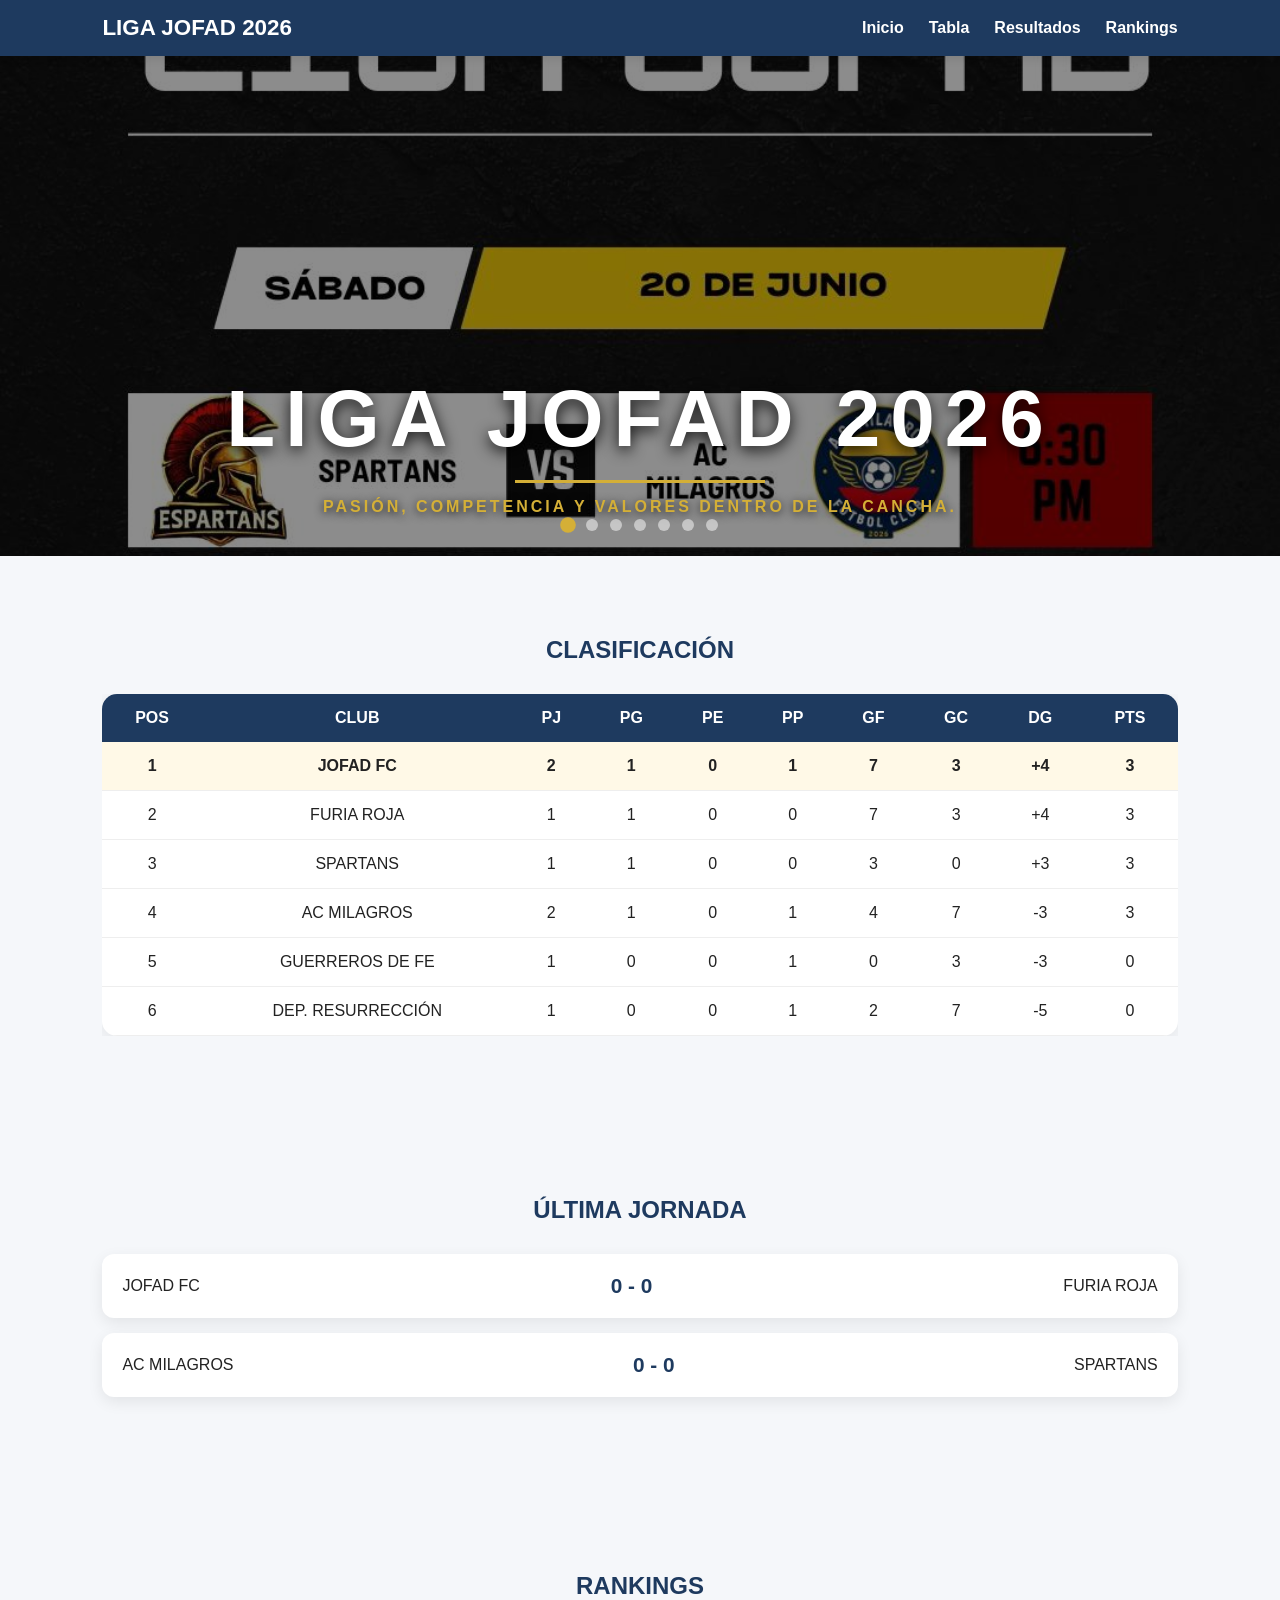
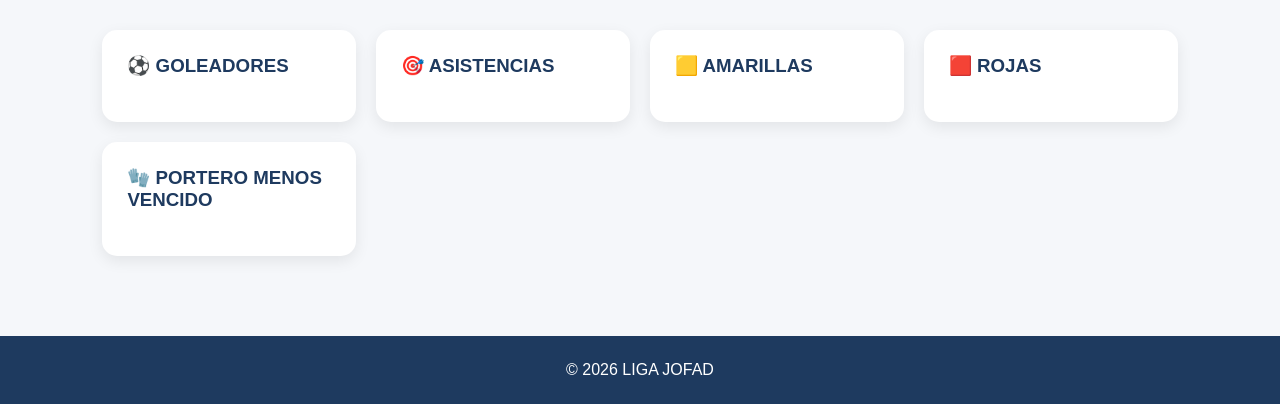
==== index.html @ 6c698357 "Primera version Liga JOFAD" ====
<!DOCTYPE html>
<html lang="es">

<head>
    <meta charset="UTF-8">
    <meta name="viewport" content="width=device-width, initial-scale=1.0">
    <title>LIGA JOFAD 2026</title>

    <link rel="stylesheet" href="style.css">
</head>

<body>

    <!-- HEADER -->

    <header>

        <div class="logo">
            LIGA JOFAD 2026
        </div>

        <div class="menu-toggle" id="menu-toggle">
            ☰
        </div>

        <nav id="nav">

            <a href="#inicio">Inicio</a>
            <a href="#tabla">Tabla</a>
            <a href="#resultados">Resultados</a>
            <a href="#rankings">Rankings</a>

        </nav>

    </header>

    <!-- BANNER -->
<section class="banner" id="inicio">

    <div class="slide active">

        <img src="img/banner.jpg">

        <div class="banner-text">
            <h1>LIGA JOFAD 2026</h1>
            <p>Pasión, competencia y valores dentro de la cancha.</p>
        </div>

    </div>

    <div class="slide">

        <img src="img/furia.jpg">

        <div class="banner-text">
            <h1>FURIA ROJA</h1>
            <p>Entrega y compromiso en cada jornada.</p>
        </div>

    </div>

    <div class="slide">

        <img src="img/milagros.jpg">

        <div class="banner-text">
            <h1>AC MILAGROS</h1>
            <p>La fe y el esfuerzo dentro del terreno de juego.</p>
        </div>

    </div>

    <div class="slide">

        <img src="img/guerreros.jpg">

        <div class="banner-text">
            <h1>GUERREROS</h1>
            <p>Competencia y pasión en cada encuentro.</p>
        </div>

    </div>

    <div class="slide">

        <img src="img/spartanos.jpg">

        <div class="banner-text">
            <h1>SPARTANS</h1>
            <p>Disciplina, fuerza y espíritu deportivo.</p>
        </div>

    </div>

    <div class="slide">

        <img src="img/guerreros.jpg">

        <div class="banner-text">
            <h1>GUERREROS DE FE</h1>
            <p>Jugando con valores dentro y fuera de la cancha.</p>
        </div>

    </div>

    <div class="slide">

        <img src="img/jofad.jpg">

        <div class="banner-text">
            <h1>JOFAD</h1>
            <p>Jugando con valores dentro y fuera de la cancha.</p>
        </div>

    </div>


    <div class="slider-dots">

    <span class="dot active-dot"></span>
    <span class="dot"></span>
    <span class="dot"></span>
    <span class="dot"></span>
    <span class="dot"></span>
    <span class="dot"></span>
    <span class="dot"></span>
    </div>

</section>

    <!-- TABLA -->

    <section class="tabla-section" id="tabla">

        <h2>CLASIFICACIÓN</h2>
<div class="table-container">
    <table>

    <thead>
        <tr>
            <th>POS</th>
            <th>CLUB</th>
            <th>PJ</th>
            <th>PG</th>
            <th>PE</th>
            <th>PP</th>
            <th>GF</th>
            <th>GC</th>
            <th>DG</th>
            <th>PTS</th>
        </tr>
    </thead>

    <tbody>

        <tr>
            <td>1</td>
            <td>JOFAD FC</td>
            <td>2</td>
            <td>1</td>
            <td>0</td>
            <td>1</td>
            <td>7</td>
            <td>3</td>
            <td>+4</td>
            <td>3</td>
        </tr>

        <tr>
            <td>2</td>
            <td>FURIA ROJA</td>
            <td>1</td>
            <td>1</td>
            <td>0</td>
            <td>0</td>
            <td>7</td>
            <td>3</td>
            <td>+4</td>
            <td>3</td>
        </tr>

        <tr>
            <td>3</td>
            <td>SPARTANS</td>
            <td>1</td>
            <td>1</td>
            <td>0</td>
            <td>0</td>
            <td>3</td>
            <td>0</td>
            <td>+3</td>
            <td>3</td>
        </tr>

        <tr>
            <td>4</td>
            <td>AC MILAGROS</td>
            <td>2</td>
            <td>1</td>
            <td>0</td>
            <td>1</td>
            <td>4</td>
            <td>7</td>
            <td>-3</td>
            <td>3</td>
        </tr>

        <tr>
            <td>5</td>
            <td>GUERREROS DE FE</td>
            <td>1</td>
            <td>0</td>
            <td>0</td>
            <td>1</td>
            <td>0</td>
            <td>3</td>
            <td>-3</td>
            <td>0</td>
        </tr>

        <tr>
            <td>6</td>
            <td>DEP. RESURRECCIÓN</td>
            <td>1</td>
            <td>0</td>
            <td>0</td>
            <td>1</td>
            <td>2</td>
            <td>7</td>
            <td>-5</td>
            <td>0</td>
        </tr>

    </tbody>

</table>
</div>
    </section>

    <!-- RESULTADOS -->

    <section class="resultados-section" id="resultados">

        <h2>ÚLTIMA JORNADA</h2>

        <div class="partido">
            <span>JOFAD FC</span>
            <strong>0 - 0</strong>
            <span>FURIA ROJA</span>
        </div>

        <div class="partido">
            <span>AC MILAGROS</span>
            <strong>0 - 0</strong>
            <span>SPARTANS</span>
        </div>

    </section>

    <!-- RANKINGS -->

    <section class="rankings-section" id="rankings">

        <h2>RANKINGS</h2>

        <div class="ranking-grid">

            <div class="ranking-card">
                <h3>⚽ GOLEADORES</h3>
            </div>

            <div class="ranking-card">
                <h3>🎯 ASISTENCIAS</h3>
            </div>

            <div class="ranking-card">
                <h3>🟨 AMARILLAS</h3>
            </div>

            <div class="ranking-card">
                <h3>🟥 ROJAS</h3>
            </div>

            <div class="ranking-card">
                <h3>🧤 PORTERO MENOS VENCIDO</h3>
            </div>

        </div>

    </section>

    <!-- FOOTER -->

    <footer>

        <p>© 2026 LIGA JOFAD</p>

    </footer>

    <script src="script.js"></script>

</body>

</html>
---- style.css ----
/* RESET */

*{
    margin:0;
    padding:0;
    box-sizing:border-box;
}

html{
    scroll-behavior:smooth;
}

body{
    font-family:Arial, Helvetica, sans-serif;
    background:#f5f7fa;
    color:#222;
}

/* HEADER */

header{
    position:sticky;
    top:0;
    z-index:1000;

    display:flex;
    justify-content:space-between;
    align-items:center;

    padding:15px 8%;

    background:#1e3a5f;
    box-shadow:0 2px 10px rgba(0,0,0,.1);
}

.logo{
    color:white;
    font-size:1.4rem;
    font-weight:bold;
}

nav{
    display:flex;
    gap:25px;
}

nav a{
    color:white;
    text-decoration:none;
    font-weight:600;
    transition:.3s;
}

nav a:hover{
    color:#d4af37;
}

.menu-toggle{
    display:none;
    color:white;
    font-size:2rem;
    cursor:pointer;
}

/* BANNER */

.banner{
    height:500px;
    position:relative;
    overflow:hidden;
}

.slide{
    position:absolute;
    width:100%;
    height:100%;

    opacity:0;

    transition:opacity 1s ease-in-out;
}

.slide::after{
    content:"";

    position:absolute;
    top:0;
    left:0;

    width:100%;
    height:100%;

    background:rgba(0,0,0,.45);

    z-index:1;
}

.slide.active{
    opacity:1;
}

.slider-dots{

    position:absolute;

    bottom:25px;

    left:50%;

    transform:translateX(-50%);

    display:flex;

    gap:12px;

    z-index:10;

}

.dot{

    width:12px;

    height:12px;

    border-radius:50%;

    background:rgba(255,255,255,.5);

    transition:.3s;

}

.active-dot{

    background:#d4af37;

    transform:scale(1.3);

}

.slide img{
    width:100%;
    height:100%;
    object-fit:cover;
}

.banner-text{
    position:absolute;

    left:50%;
    bottom:40px;

    transform:translateX(-50%);

    text-align:center;

    width:90%;

    z-index:2;

    color:white;
}

.banner-text h1{

    font-size:5rem;

    font-weight:900;

    letter-spacing:10px;

    margin-bottom:10px;

    text-transform:uppercase;

    text-shadow:
    0 4px 15px rgba(0,0,0,.9);
}

.banner-text h1::after{

    content:"";

    display:block;

    width:250px;

    height:3px;

    background:#d4af37;

    margin:15px auto;
}

.banner-text p{

    font-size:1rem;

    letter-spacing:3px;

    text-transform:uppercase;

    font-weight:600;

    color:#d4af37;

    text-shadow:
    0 2px 10px rgba(0,0,0,.9);
}

.banner-text{
    z-index:2;
}

/* TITULOS */

section h2{
    text-align:center;
    margin-bottom:30px;
    color:#1e3a5f;
}

/* TABLA */

.tabla-section{
    padding:80px 8%;
}

table{
    width:100%;
    border-collapse:collapse;

    background:white;

    border-radius:15px;

    overflow:hidden;

    box-shadow:0 5px 20px rgba(0,0,0,.08);
}

thead{
    background:#1e3a5f;
    color:white;
}

th,
td{
    padding:15px;
    text-align:center;
}

tbody tr{
    border-bottom:1px solid #eee;
}

tbody tr:hover{
    background:#f7f7f7;
}

/* LIDER */

tbody tr:first-child{
    background:#fff9e7;
    font-weight:bold;
}

.table-container{
    overflow-x:auto;
}

/* RESULTADOS */

.resultados-section{
    padding:80px 8%;
}

.partido{
    background:white;

    padding:20px;

    margin-bottom:15px;

    border-radius:12px;

    display:flex;
    justify-content:space-between;
    align-items:center;

    box-shadow:0 5px 15px rgba(0,0,0,.08);
}

.partido strong{
    color:#1e3a5f;
    font-size:1.3rem;
}

/* RANKINGS */

.rankings-section{
    padding:80px 8%;
}

.ranking-grid{
    display:grid;

    grid-template-columns:
    repeat(auto-fit,minmax(250px,1fr));

    gap:20px;
}

.ranking-card{
    background:white;

    padding:25px;

    border-radius:15px;

    box-shadow:0 5px 15px rgba(0,0,0,.08);

    transition:.3s;
}

.ranking-card:hover{
    transform:translateY(-5px);
}

.ranking-card h3{
    color:#1e3a5f;
    margin-bottom:20px;
}

/* JUGADORES */

.player-row{
    display:flex;
    align-items:center;

    gap:10px;

    margin-bottom:12px;
}

.player-row img{
    width:40px;
    height:40px;

    border-radius:50%;

    object-fit:cover;
}

.player-info{
    flex:1;
}

.player-stat{
    font-weight:bold;
    color:#d4af37;
}

/* FOOTER */

footer{
    background:#1e3a5f;

    color:white;

    text-align:center;

    padding:25px;
}

/* RESPONSIVE */

@media(max-width:768px){

    .menu-toggle{
        display:block;
    }

    nav{
        position:absolute;

        top:70px;
        right:0;

        background:#1e3a5f;

        width:100%;

        display:none;

        flex-direction:column;

        text-align:center;

        padding:20px 0;
    }

    nav.active{
        display:flex;
    }

    .banner{
        height:350px;
    }

  .banner-text{
    bottom:30px;

    left:50%;

    transform:translateX(-50%);

    width:90%;

    text-align:center;

    padding:0;
}

.banner-text h1{
    font-size:2.8rem;
    letter-spacing:4px;
}

.banner-text h1::after{
    width:120px;
}

.banner-text p{
    font-size:.9rem;
    letter-spacing:2px;
}
    .partido{
        flex-direction:column;
        gap:10px;
    }

}
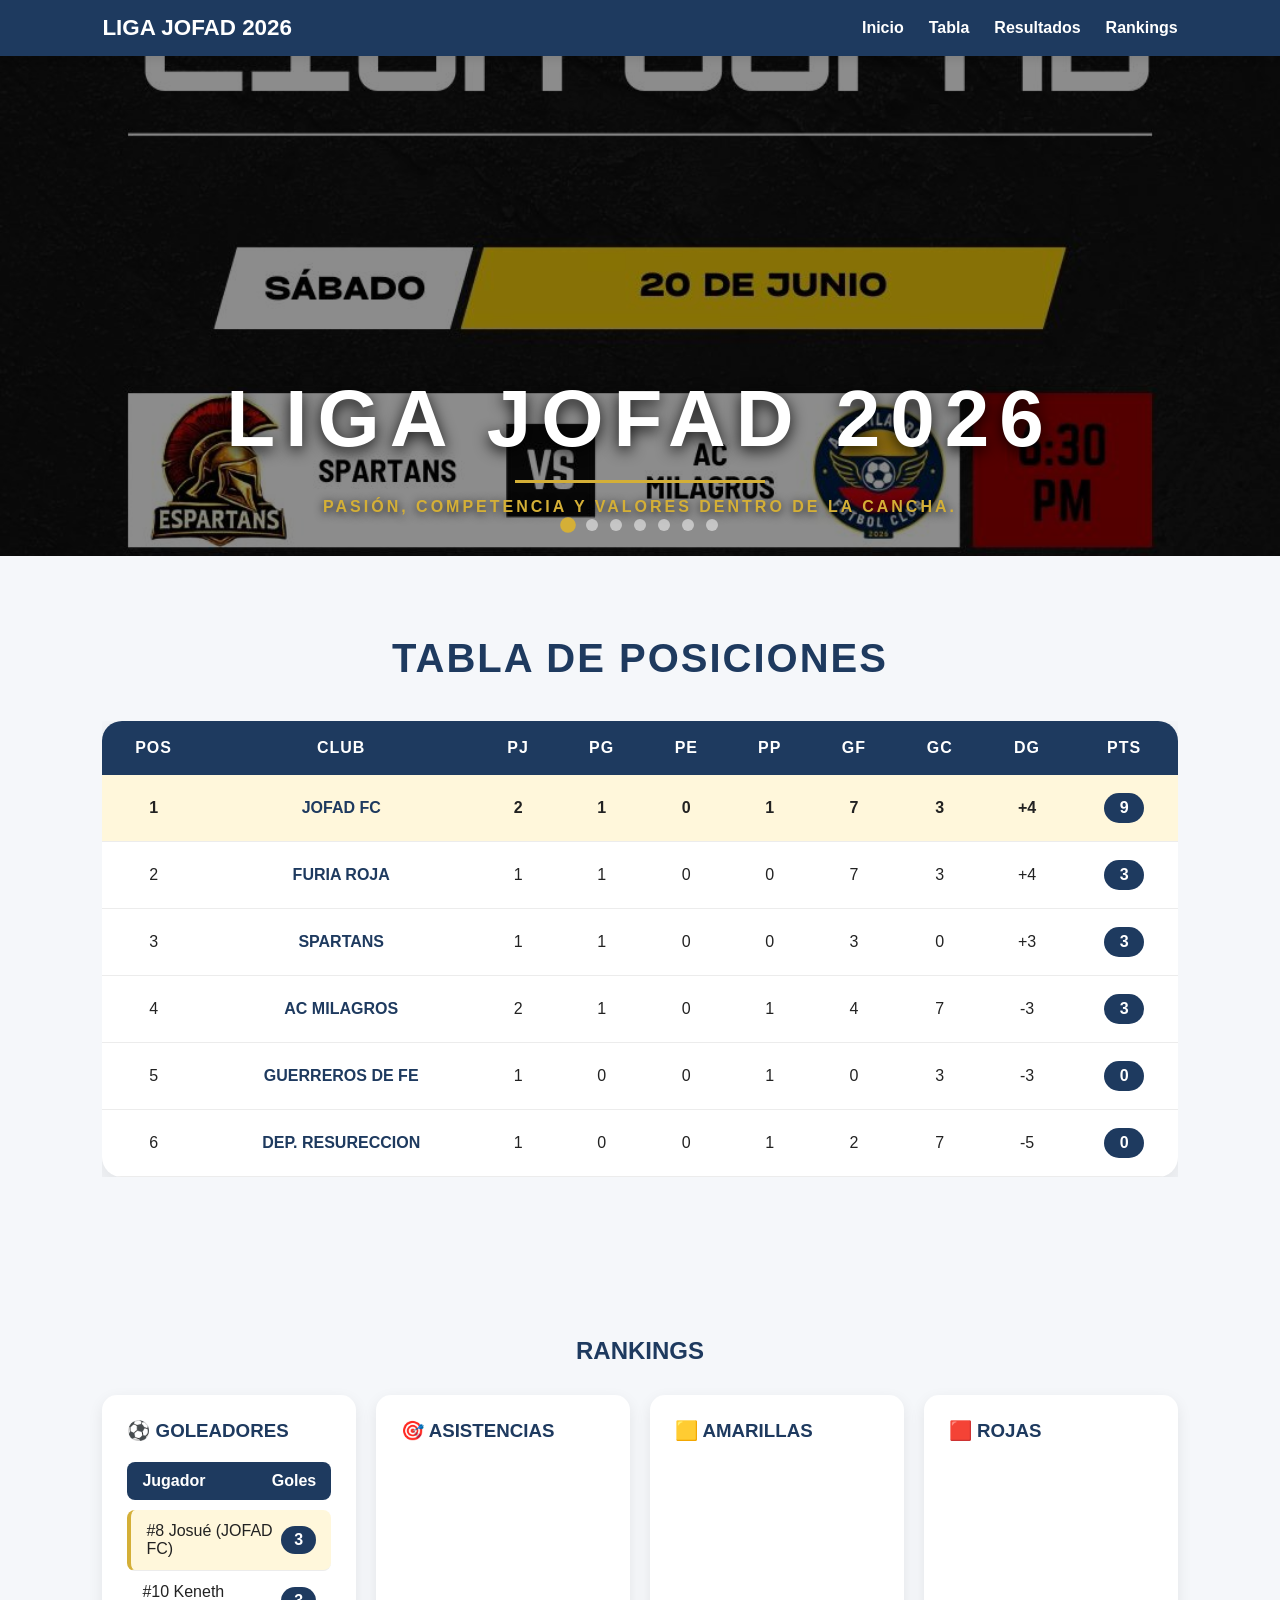
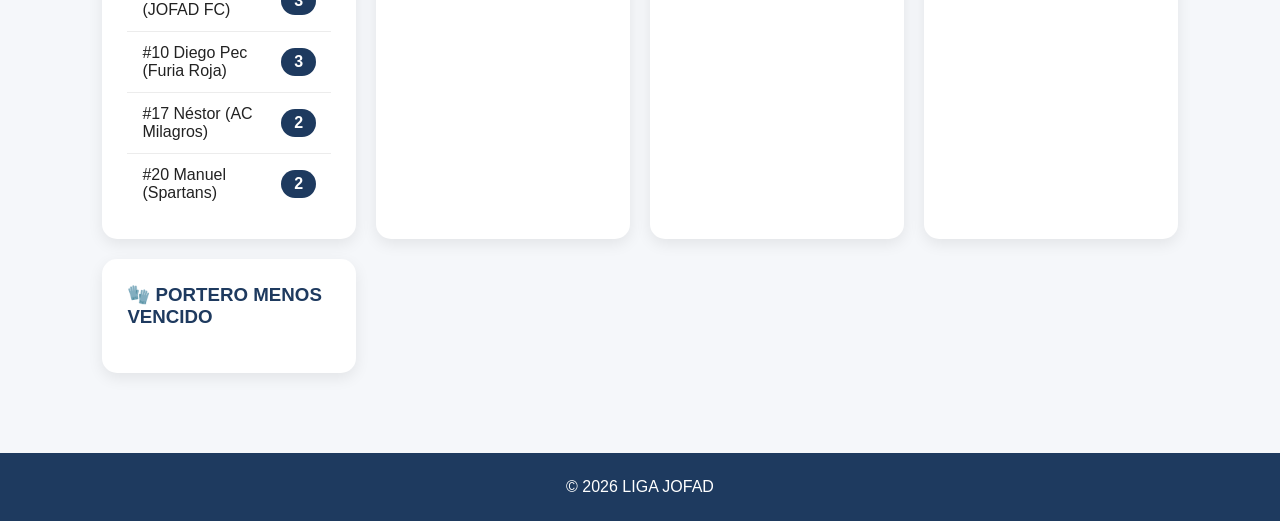
==== commit d0cddef4: "Actualizacion tabla de posiciones y goleadores" ====
--- a/index.html
+++ b/index.html
@@ -132,7 +132,8 @@
 
     <section class="tabla-section" id="tabla">
 
-        <h2>CLASIFICACIÓN</h2>
+        <h2 class="tabla-titulo">TABLA DE POSICIONES</h2>
+        
 <div class="table-container">
     <table>
 
@@ -155,7 +156,7 @@
 
         <tr>
             <td>1</td>
-            <td>JOFAD FC</td>
+            <td class="club">JOFAD FC</td>
             <td>2</td>
             <td>1</td>
             <td>0</td>
@@ -163,12 +164,14 @@
             <td>7</td>
             <td>3</td>
             <td>+4</td>
-            <td>3</td>
+          <td>
+    <span class="pts">9</span>
+</td>
         </tr>
 
         <tr>
             <td>2</td>
-            <td>FURIA ROJA</td>
+          <td class="club">FURIA ROJA</td>
             <td>1</td>
             <td>1</td>
             <td>0</td>
@@ -176,12 +179,14 @@
             <td>7</td>
             <td>3</td>
             <td>+4</td>
-            <td>3</td>
-        </tr>
-
-        <tr>
-            <td>3</td>
-            <td>SPARTANS</td>
+            <td>
+    <span class="pts">3</span>
+</td>
+        </tr>
+
+        <tr>
+            <td>3</td>
+          <td class="club">SPARTANS</td>
             <td>1</td>
             <td>1</td>
             <td>0</td>
@@ -189,12 +194,14 @@
             <td>3</td>
             <td>0</td>
             <td>+3</td>
-            <td>3</td>
+            <td>
+    <span class="pts">3</span>
+</td>
         </tr>
 
         <tr>
             <td>4</td>
-            <td>AC MILAGROS</td>
+          <td class="club">AC MILAGROS</td>
             <td>2</td>
             <td>1</td>
             <td>0</td>
@@ -202,12 +209,14 @@
             <td>4</td>
             <td>7</td>
             <td>-3</td>
-            <td>3</td>
+           <td>
+    <span class="pts">3</span>
+</td>
         </tr>
 
         <tr>
             <td>5</td>
-            <td>GUERREROS DE FE</td>
+            <td class="club">GUERREROS DE FE</td>
             <td>1</td>
             <td>0</td>
             <td>0</td>
@@ -215,12 +224,14 @@
             <td>0</td>
             <td>3</td>
             <td>-3</td>
-            <td>0</td>
+            <td>
+    <span class="pts">0</span>
+</td>
         </tr>
 
         <tr>
             <td>6</td>
-            <td>DEP. RESURRECCIÓN</td>
+         <td class="club">DEP. RESURECCION</td>
             <td>1</td>
             <td>0</td>
             <td>0</td>
@@ -228,7 +239,9 @@
             <td>2</td>
             <td>7</td>
             <td>-5</td>
-            <td>0</td>
+           <td>
+    <span class="pts">0</span>
+</td>
         </tr>
 
     </tbody>
@@ -237,57 +250,67 @@
 </div>
     </section>
 
-    <!-- RESULTADOS -->
-
-    <section class="resultados-section" id="resultados">
-
-        <h2>ÚLTIMA JORNADA</h2>
-
-        <div class="partido">
-            <span>JOFAD FC</span>
-            <strong>0 - 0</strong>
-            <span>FURIA ROJA</span>
-        </div>
-
-        <div class="partido">
-            <span>AC MILAGROS</span>
-            <strong>0 - 0</strong>
-            <span>SPARTANS</span>
-        </div>
-
-    </section>
-
-    <!-- RANKINGS -->
-
-    <section class="rankings-section" id="rankings">
-
-        <h2>RANKINGS</h2>
-
-        <div class="ranking-grid">
-
-            <div class="ranking-card">
-                <h3>⚽ GOLEADORES</h3>
-            </div>
-
-            <div class="ranking-card">
-                <h3>🎯 ASISTENCIAS</h3>
-            </div>
-
-            <div class="ranking-card">
-                <h3>🟨 AMARILLAS</h3>
-            </div>
-
-            <div class="ranking-card">
-                <h3>🟥 ROJAS</h3>
-            </div>
-
-            <div class="ranking-card">
-                <h3>🧤 PORTERO MENOS VENCIDO</h3>
-            </div>
-
-        </div>
-
-    </section>
+  <section class="rankings-section" id="rankings">
+
+    <h2>RANKINGS</h2>
+
+    <div class="ranking-grid">
+
+        <div class="ranking-card">
+
+            <h3>⚽ GOLEADORES</h3>
+
+            <div class="stats-header">
+                <span>Jugador</span>
+                <span>Goles</span>
+            </div>
+
+            <div class="stats-row lider">
+                <span>#8 Josué (JOFAD FC)</span>
+                <span>3</span>
+            </div>
+
+            <div class="stats-row">
+                <span>#10 Keneth (JOFAD FC)</span>
+                <span>3</span>
+            </div>
+
+            <div class="stats-row">
+                <span>#10 Diego Pec (Furia Roja)</span>
+                <span>3</span>
+            </div>
+
+            <div class="stats-row">
+                <span>#17 Néstor (AC Milagros)</span>
+                <span>2</span>
+            </div>
+
+            <div class="stats-row">
+                <span>#20 Manuel (Spartans)</span>
+                <span>2</span>
+            </div>
+
+        </div>
+
+        <div class="ranking-card">
+            <h3>🎯 ASISTENCIAS</h3>
+        </div>
+
+        <div class="ranking-card">
+            <h3>🟨 AMARILLAS</h3>
+        </div>
+
+        <div class="ranking-card">
+            <h3>🟥 ROJAS</h3>
+        </div>
+
+        <div class="ranking-card">
+            <h3>🧤 PORTERO MENOS VENCIDO</h3>
+        </div>
+
+    </div>
+
+</section>
 
     <!-- FOOTER -->
 
--- a/style.css
+++ b/style.css
@@ -227,47 +227,102 @@
     padding:80px 8%;
 }
 
+.tabla-titulo{
+
+    font-size:2.5rem;
+
+    font-weight:800;
+
+    color:#1e3a5f;
+
+    margin-bottom:40px;
+
+    text-transform:uppercase;
+
+    letter-spacing:2px;
+}
+
 table{
+
     width:100%;
+
     border-collapse:collapse;
 
     background:white;
 
-    border-radius:15px;
+    border-radius:20px;
 
     overflow:hidden;
 
-    box-shadow:0 5px 20px rgba(0,0,0,.08);
+    box-shadow:0 10px 30px rgba(0,0,0,.1);
 }
 
 thead{
+
     background:#1e3a5f;
-    color:white;
+
+    color:white;
+
+    text-transform:uppercase;
+
+    letter-spacing:1px;
 }
 
 th,
 td{
-    padding:15px;
+
+    padding:18px;
+
     text-align:center;
 }
-
 tbody tr{
-    border-bottom:1px solid #eee;
+
+    border-bottom:1px solid #ececec;
+
+    transition:.3s;
 }
 
 tbody tr:hover{
-    background:#f7f7f7;
-}
+
+    background:#f5f8fc;
+}
+
 
 /* LIDER */
 
 tbody tr:first-child{
-    background:#fff9e7;
+
+    background:#fff7db;
+
     font-weight:bold;
 }
 
 .table-container{
     overflow-x:auto;
+}
+
+.pts{
+
+    background:#1e3a5f;
+
+    color:white;
+
+    padding:6px 14px;
+
+    border-radius:20px;
+
+    font-weight:bold;
+
+    min-width:40px;
+
+    display:inline-block;
+}
+
+.club{
+
+    font-weight:700;
+
+    color:#1e3a5f;
 }
 
 /* RESULTADOS */
@@ -362,6 +417,73 @@
     color:#d4af37;
 }
 
+.lider{
+    background:#fff7db;
+    border-left:4px solid #d4af37;
+    border-radius:10px;
+    padding:12px;
+}
+
+.stats-header{
+
+    display:flex;
+    justify-content:space-between;
+
+    background:#1e3a5f;
+
+    color:white;
+
+    padding:10px 15px;
+
+    border-radius:8px;
+
+    font-weight:bold;
+
+    margin-bottom:10px;
+}
+
+.stats-row{
+
+    display:flex;
+
+    justify-content:space-between;
+
+    align-items:center;
+
+    padding:12px 15px;
+
+    border-bottom:1px solid #ececec;
+}
+
+.stats-row:last-child{
+    border-bottom:none;
+}
+
+.stats-row span:last-child{
+
+    background:#1e3a5f;
+
+    color:white;
+
+    min-width:35px;
+
+    text-align:center;
+
+    padding:5px 10px;
+
+    border-radius:20px;
+
+    font-weight:bold;
+}
+
+.lider{
+
+    background:#fff7db;
+
+    border-left:4px solid #d4af37;
+
+    border-radius:8px;
+}
 /* FOOTER */
 
 footer{
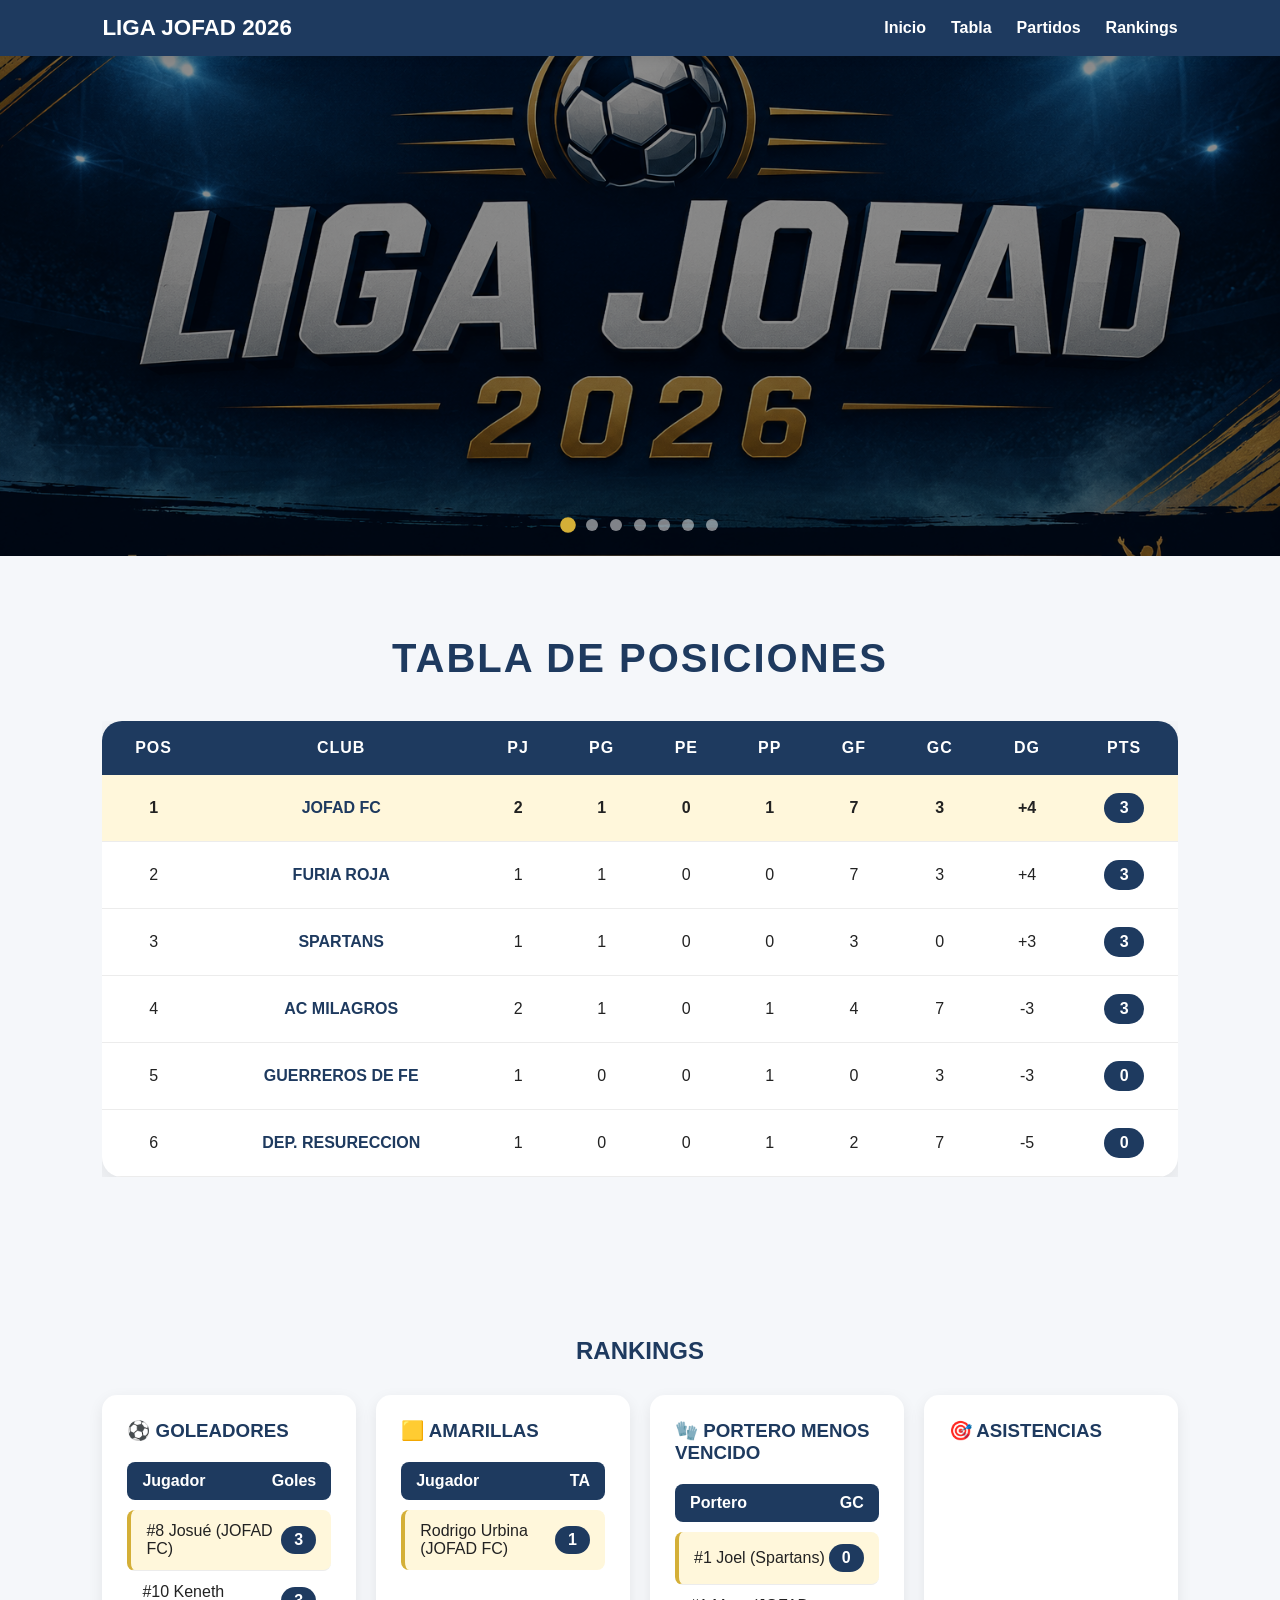
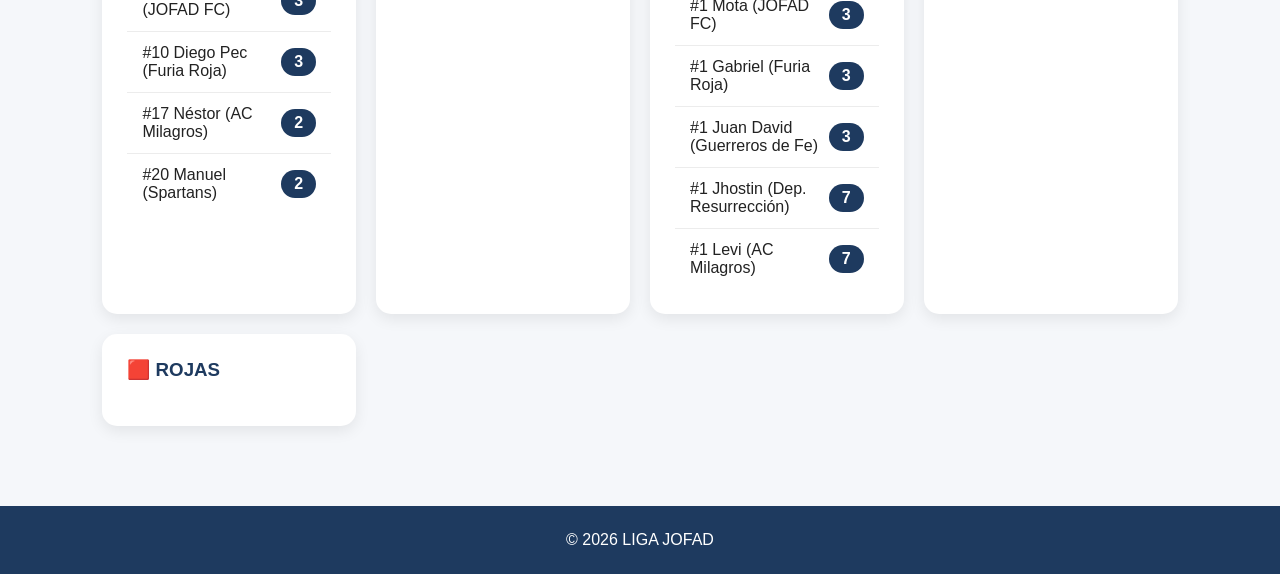
==== commit 5eb6531f: "Agrega rankings, porteros, amarillas y pagina de partidos" ====
--- a/index.html
+++ b/index.html
@@ -15,9 +15,9 @@
 
     <header>
 
-        <div class="logo">
-            LIGA JOFAD 2026
-        </div>
+      <a href="#inicio" class="logo">
+    LIGA JOFAD 2026
+    </a>
 
         <div class="menu-toggle" id="menu-toggle">
             ☰
@@ -27,7 +27,7 @@
 
             <a href="#inicio">Inicio</a>
             <a href="#tabla">Tabla</a>
-            <a href="#resultados">Resultados</a>
+            <a href="partidos.html">Partidos</a>
             <a href="#rankings">Rankings</a>
 
         </nav>
@@ -39,12 +39,7 @@
 
     <div class="slide active">
 
-        <img src="img/banner.jpg">
-
-        <div class="banner-text">
-            <h1>LIGA JOFAD 2026</h1>
-            <p>Pasión, competencia y valores dentro de la cancha.</p>
-        </div>
+        <img src="img/banner.png">
 
     </div>
 
@@ -165,7 +160,7 @@
             <td>3</td>
             <td>+4</td>
           <td>
-    <span class="pts">9</span>
+    <span class="pts">3</span>
 </td>
         </tr>
 
@@ -292,22 +287,72 @@
 
         </div>
 
+
+       <div class="ranking-card">
+
+    <h3>🟨 AMARILLAS</h3>
+
+    <div class="stats-header">
+        <span>Jugador</span>
+        <span>TA</span>
+    </div>
+
+    <div class="stats-row lider">
+        <span>Rodrigo Urbina (JOFAD FC)</span>
+        <span>1</span>
+    </div>
+
+</div>
+
         <div class="ranking-card">
+
+    <h3>🧤 PORTERO MENOS VENCIDO</h3>
+
+    <div class="stats-header">
+        <span>Portero</span>
+        <span>GC</span>
+    </div>
+
+    <div class="stats-row lider">
+        <span>#1 Joel (Spartans)</span>
+        <span>0</span>
+    </div>
+
+    <div class="stats-row">
+        <span>#1 Mota (JOFAD FC)</span>
+        <span>3</span>
+    </div>
+
+    <div class="stats-row">
+        <span>#1 Gabriel (Furia Roja)</span>
+        <span>3</span>
+    </div>
+
+    <div class="stats-row">
+        <span>#1 Juan David (Guerreros de Fe)</span>
+        <span>3</span>
+    </div>
+
+    <div class="stats-row">
+        <span>#1 Jhostin (Dep. Resurrección)</span>
+        <span>7</span>
+    </div>
+
+    <div class="stats-row">
+        <span>#1 Levi (AC Milagros)</span>
+        <span>7</span>
+    </div>
+
+</div>
+
+         <div class="ranking-card">
             <h3>🎯 ASISTENCIAS</h3>
         </div>
-
-        <div class="ranking-card">
-            <h3>🟨 AMARILLAS</h3>
-        </div>
-
+        
         <div class="ranking-card">
             <h3>🟥 ROJAS</h3>
         </div>
 
-        <div class="ranking-card">
-            <h3>🧤 PORTERO MENOS VENCIDO</h3>
-        </div>
-
     </div>
 
 </section>
--- a/style.css
+++ b/style.css
@@ -37,6 +37,7 @@
     color:white;
     font-size:1.4rem;
     font-weight:bold;
+    text-decoration:none;
 }
 
 nav{
@@ -484,6 +485,141 @@
 
     border-radius:8px;
 }
+
+
+.jornada{
+    padding:80px 8%;
+}
+
+.jornada h1{
+    text-align:center;
+    color:#1e3a5f;
+    margin-bottom:20px;
+}
+
+.fecha{
+    background:#d4af37;
+    color:#1e3a5f;
+    font-weight:bold;
+    text-align:center;
+    padding:15px;
+    border-radius:10px;
+    margin-bottom:40px;
+}
+
+.match-card{
+
+    background:white;
+
+    display:flex;
+    justify-content:space-between;
+    align-items:center;
+
+    padding:25px;
+
+    margin-bottom:20px;
+
+    border-radius:15px;
+
+    box-shadow:0 5px 20px rgba(0,0,0,.08);
+}
+
+.team{
+    text-align:center;
+}
+
+.team img{
+    width:90px;
+    height:90px;
+    object-fit:contain;
+}
+
+.hora{
+    font-size:1.8rem;
+    font-weight:bold;
+    color:#1e3a5f;
+}
+
+.descansan{
+
+    margin-top:40px;
+
+    background:#1e3a5f;
+
+    color:white;
+
+    text-align:center;
+
+    padding:25px;
+
+    border-radius:15px;
+}
+
+.descansan{
+
+    margin-top:40px;
+
+    background:white;
+
+    border-radius:15px;
+
+    overflow:hidden;
+
+    box-shadow:0 5px 20px rgba(0,0,0,.08);
+}
+
+.descansan-titulo{
+
+    background:#1e3a5f;
+
+    color:white;
+
+    text-align:center;
+
+    padding:15px;
+
+    font-size:1.2rem;
+
+    font-weight:bold;
+
+    letter-spacing:1px;
+}
+
+.equipos-descanso{
+
+    display:flex;
+
+    justify-content:center;
+
+    gap:50px;
+
+    padding:30px;
+}
+
+.equipo-descanso{
+
+    text-align:center;
+}
+
+.equipo-descanso img{
+
+    width:80px;
+
+    height:80px;
+
+    object-fit:contain;
+
+    margin-bottom:10px;
+}
+
+.equipo-descanso span{
+
+    display:block;
+
+    font-weight:bold;
+
+    color:#1e3a5f;
+}
 /* FOOTER */
 
 footer{
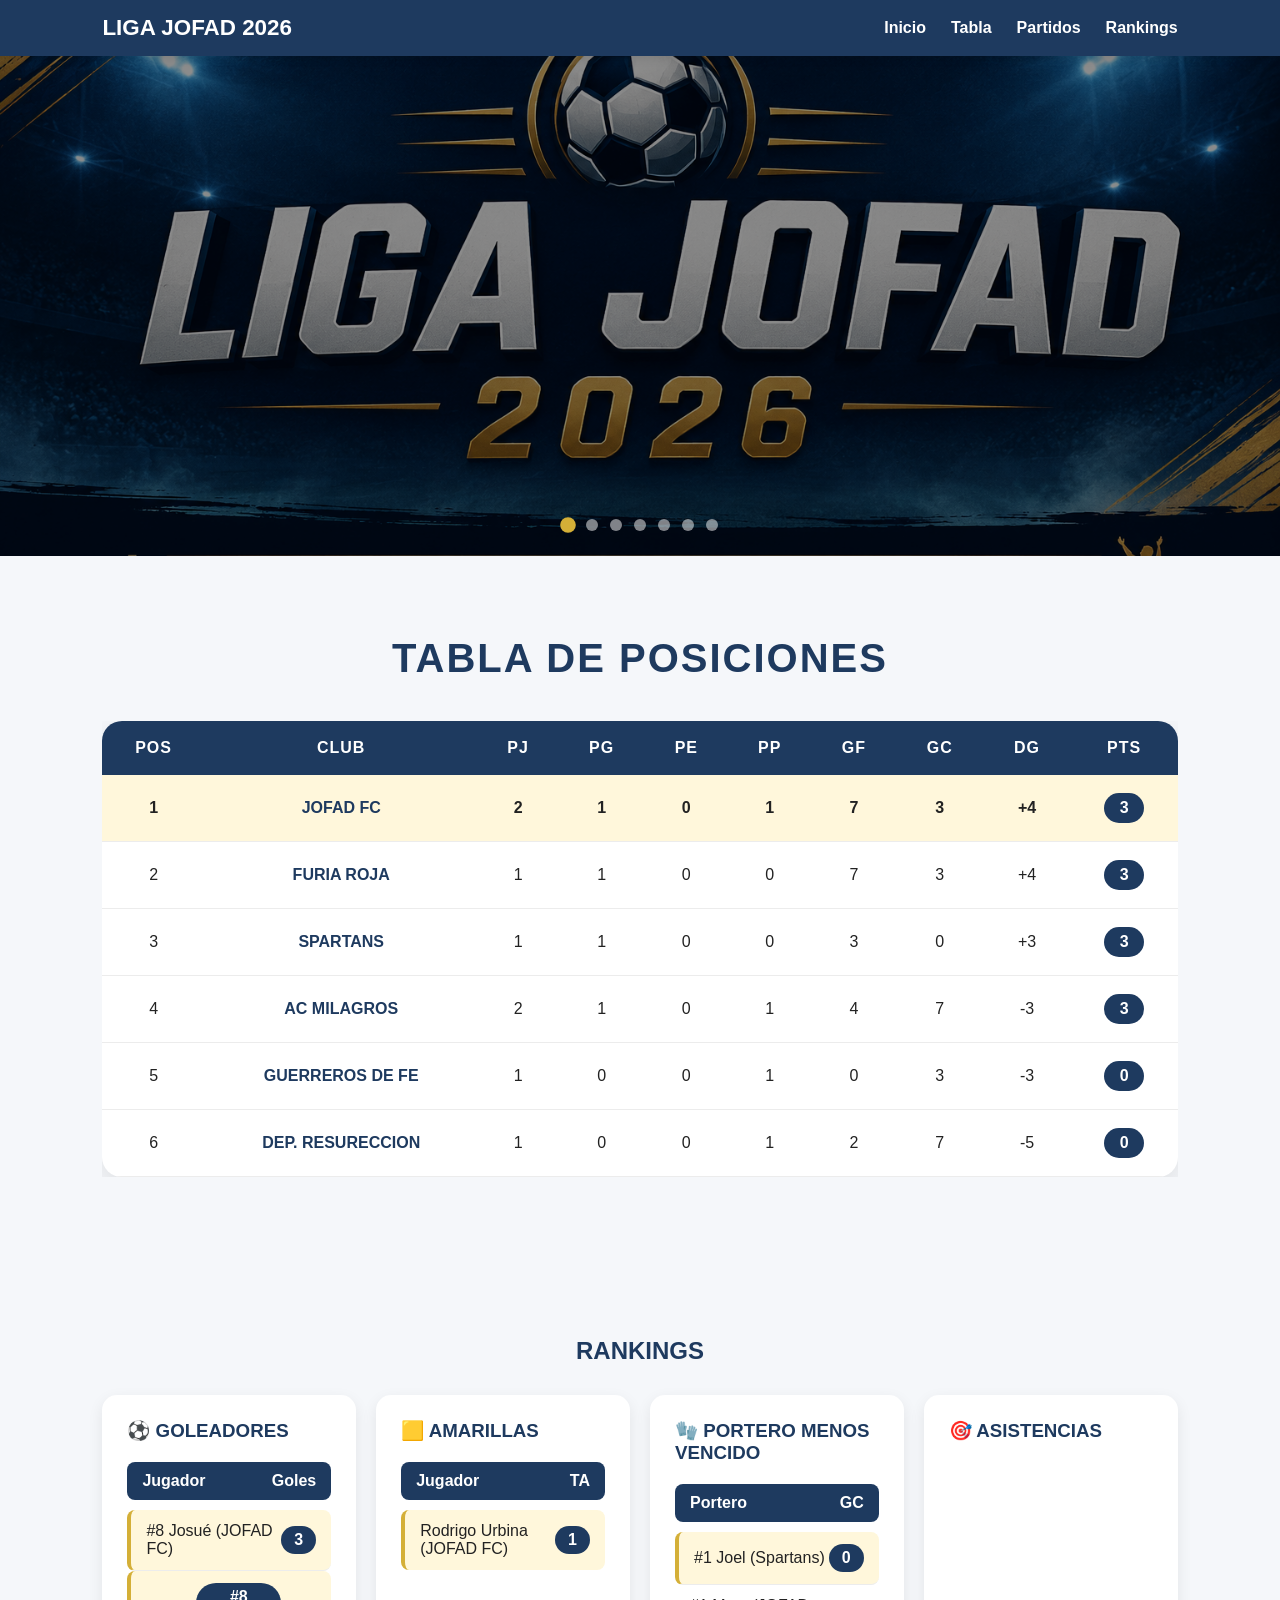
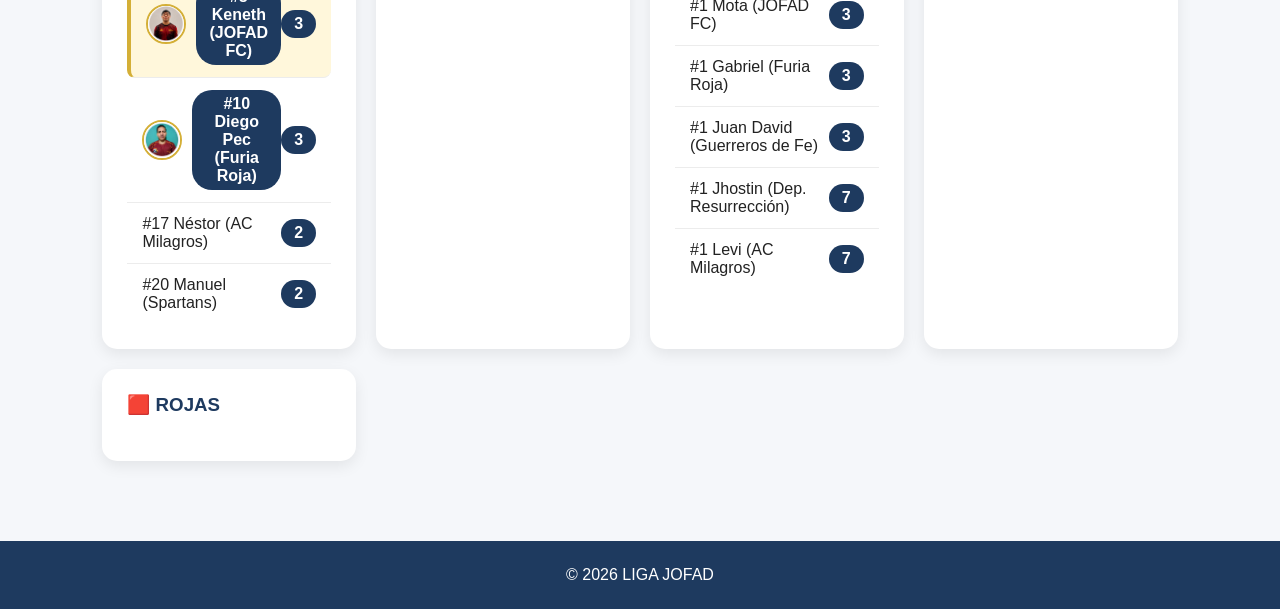
==== commit 18438441: "Agregados rankings, goleadores y portero menos vencido" ====
--- a/index.html
+++ b/index.html
@@ -265,15 +265,26 @@
                 <span>3</span>
             </div>
 
+            <div class="stats-row lider">
+
+    <div class="player-info">
+        <img src="img/ken.png" alt="Josué">
+        <span>#8 Keneth (JOFAD FC)</span>
+    </div>
+
+    <span>3</span>
+
+</div>
             <div class="stats-row">
-                <span>#10 Keneth (JOFAD FC)</span>
-                <span>3</span>
-            </div>
-
-            <div class="stats-row">
-                <span>#10 Diego Pec (Furia Roja)</span>
-                <span>3</span>
-            </div>
+
+    <div class="player-info">
+        <img src="img/pec.png" alt="Diego Pec">
+        <span>#10 Diego Pec (Furia Roja)</span>
+    </div>
+
+    <span>3</span>
+
+</div>
 
             <div class="stats-row">
                 <span>#17 Néstor (AC Milagros)</span>
@@ -348,7 +359,7 @@
          <div class="ranking-card">
             <h3>🎯 ASISTENCIAS</h3>
         </div>
-        
+
         <div class="ranking-card">
             <h3>🟥 ROJAS</h3>
         </div>
--- a/style.css
+++ b/style.css
@@ -354,6 +354,19 @@
 }
 
 /* RANKINGS */
+.player-info{
+    display:flex;
+    align-items:center;
+    gap:10px;
+}
+
+.player-info img{
+    width:40px;
+    height:40px;
+    border-radius:50%;
+    object-fit:cover;
+    border:2px solid #d4af37;
+}
 
 .rankings-section{
     padding:80px 8%;
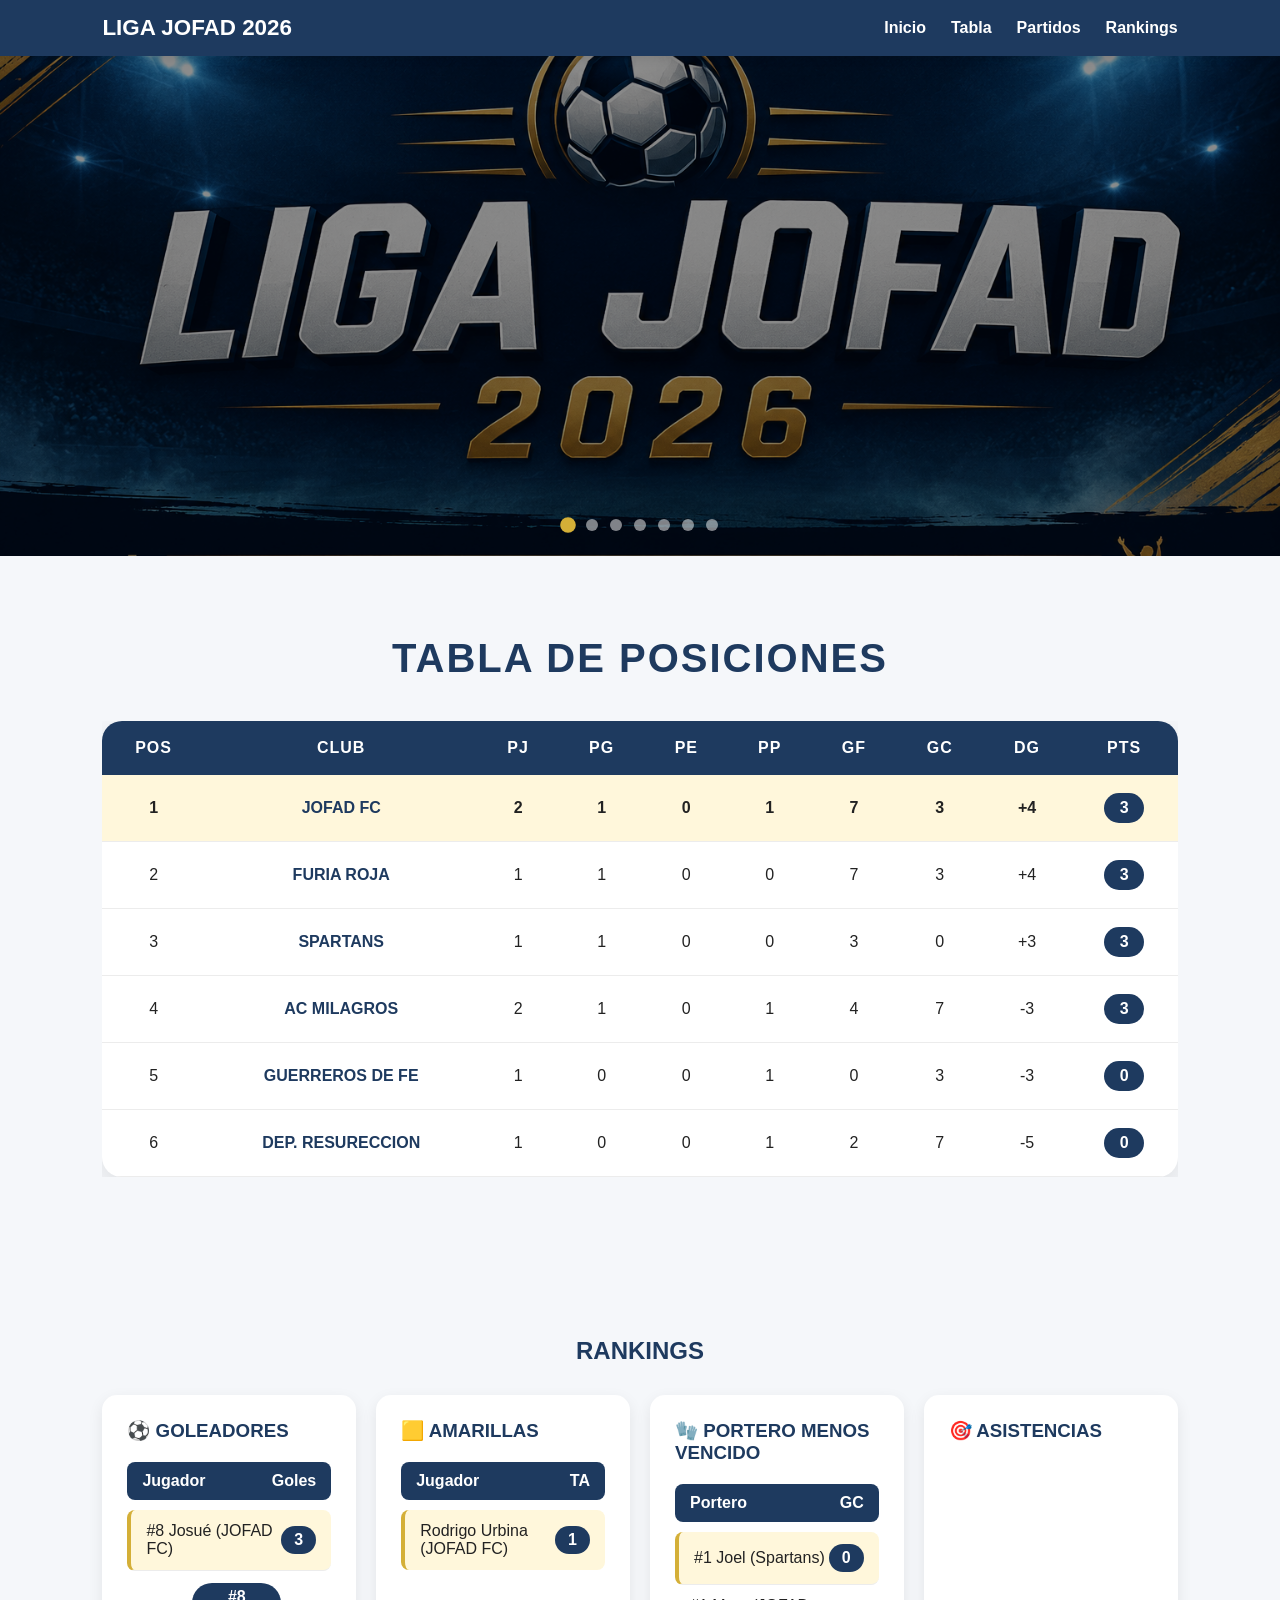
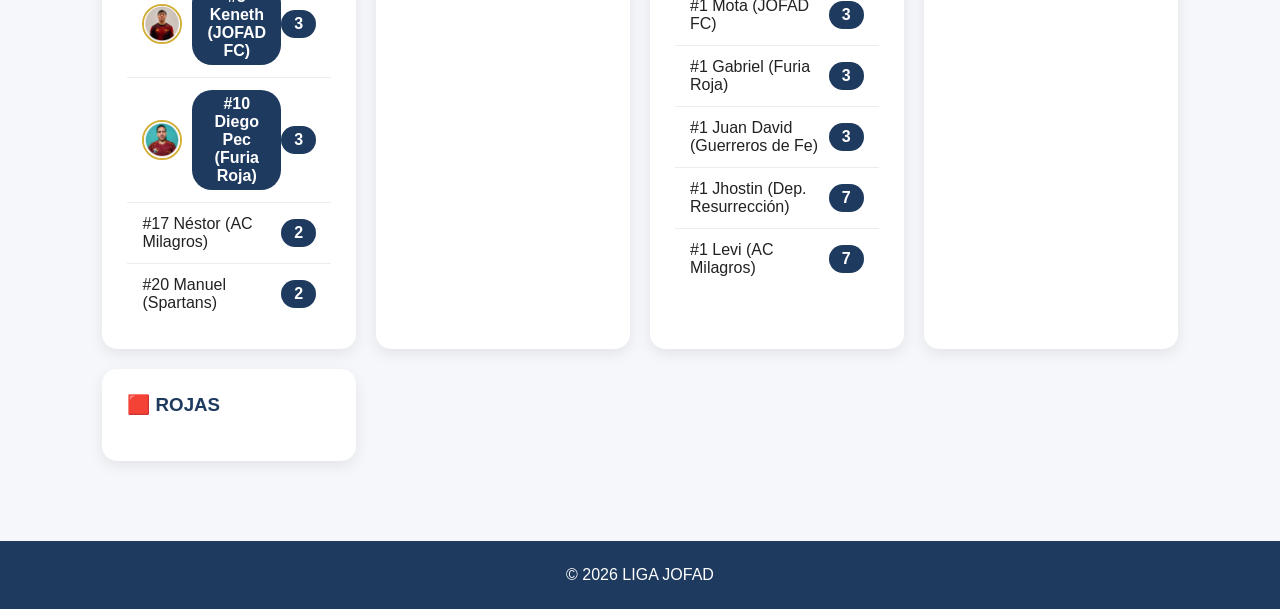
==== commit f6bc66ea: "Agregados rankings, goleadores y portero menos vencido" ====
--- a/index.html
+++ b/index.html
@@ -265,10 +265,10 @@
                 <span>3</span>
             </div>
 
-            <div class="stats-row lider">
+            <div class="stats-row">
 
     <div class="player-info">
-        <img src="img/ken.png" alt="Josué">
+        <img src="img/ken.png" alt="Keneth">
         <span>#8 Keneth (JOFAD FC)</span>
     </div>
 
